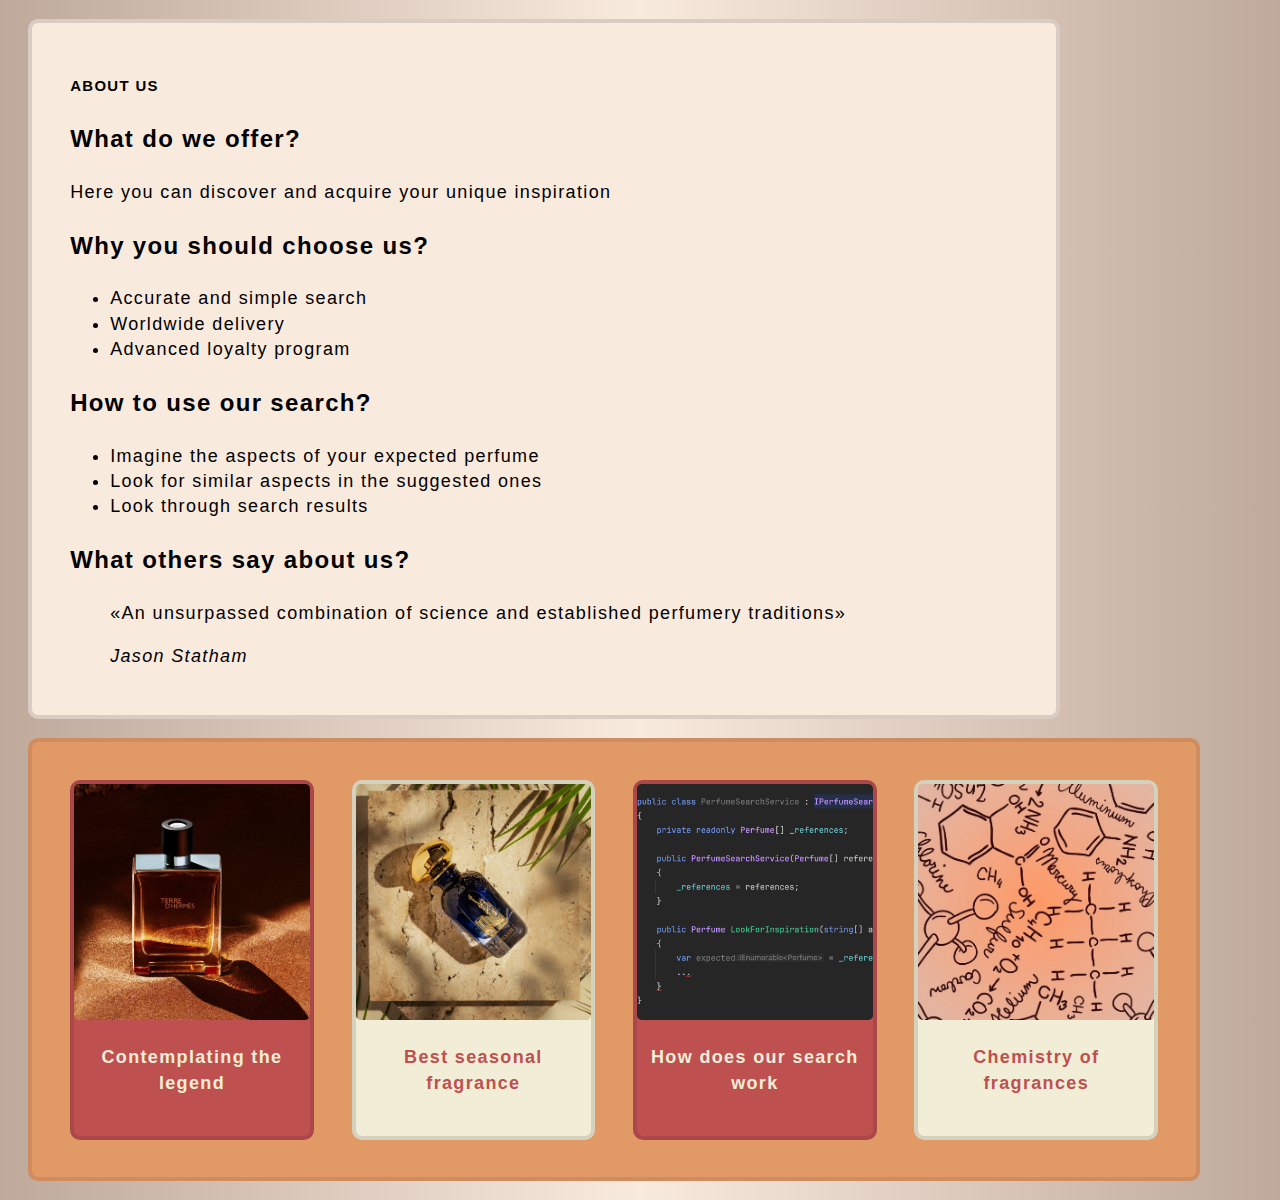
==== index.html @ 6504fa00 "common header check, v2" ====
<!DOCTYPE html>
<html lang="ru">
<head>
    <meta charset="UTF-8">
    <meta name="keywords" content="Southern Wind; Perfume">
    <meta name="description" content="Southern Wind home page">
    <link href="css/styles.css" rel="stylesheet">
    <link href="css/index-styles.css" rel="stylesheet">
    <title>Home • Southern Wind</title>
</head>
<body class="body">
<!--#include file="header.html" -->
<main class="main">
    <div class="about-us">
        <h5>About us</h5>
        <section>
            <h3>What do we offer?</h3>
            <p>Here you can discover and acquire your unique inspiration</p>
        </section>
        <section>
            <h3>Why you should choose us?</h3>
            <ul>
                <li>Accurate and simple search</li>
                <li>Worldwide delivery</li>
                <li>Advanced loyalty program</li>
            </ul>
        </section>
        <section>
            <h3>How to use our search?</h3>
            <ul>
                <li>Imagine the aspects of your expected perfume</li>
                <li>Look for similar aspects in the suggested ones</li>
                <li>Look through search results</li>
            </ul>
        </section>
        <section>
            <h3>What others say about us?</h3>
            <blockquote>
                <p>«An unsurpassed combination of science and established perfumery traditions»</p>
                <cite>Jason Statham</cite>
            </blockquote>
        </section>
    </div>
    <div class="article-grid">
        <a>
            <img src="img/terre-d-hermes.jpeg" class="article-grid__item-image" alt="Hermes">
            <h4>Contemplating the legend</h4>
        </a>
        <a>
            <img src="img/widian.jpeg" class="article-grid__item-image" alt="Widian">
            <h4>Best seasonal fragrance</h4>
        </a>
        <a>
            <img src="img/code.jpeg" class="article-grid__item-image" alt="Code">
            <h4>How does our search work</h4>
        </a>
        <a>
            <img src="img/chemistry.jpeg" class="article-grid__item-image" alt="Formula">
            <h4>Chemistry of fragrances</h4>
        </a>
    </div>
</main>
<!--#include file="footer.html" -->
</body>
</html>
---- css/styles.css ----
:root {
    --border-len: 4px;

    --light-box-color: #f9eade;
    --light-border-color: #daccc2;

    --red-strip-color: #bf5050;
    --white-strip-color: #f1edd7;
}

.body {
    padding: 0;
    margin: 0;
    font-weight: 400;
    font-family: "Helvetica", sans-serif;
    background: rgb(190, 169, 155);
    background: linear-gradient(90deg, rgba(190, 169, 155, 1) 0%, rgba(249, 234, 222, 1) 50%, rgba(190, 169, 155, 1) 100%);
}

.nav-bar {
    display: flex;
    align-items: center;
    justify-content: center;
}

.nav-bar__logo {
    display: inline-flex;
    box-sizing: border-box;
}

.nav-bar__logo-image {
    display: inline-block;
    float: left;
    width: auto;
}

.nav-bar__bookmark {
    display: none;
}

@media screen and (min-width: 1000px) {
    .nav-bar__bookmark {
        display: inline-flex;
        box-sizing: border-box;
        position: fixed;
        left: 92%;
    }
}

.nav-bar__logo-image {
    display: inline-block;
    width: auto;
}

.nav-bar__logo-title {
    display: none;
}

@media screen and (min-width: 800px) {
    .nav-bar__logo-title {
        display: inline-block;
        padding-left: 8px;
        font-size: 24px;
        font-weight: 700;
        line-height: 100px;
    }
}

.nav-bar__list {
    display: flex;
}

.nav-bar__item {
    margin-left: 12px;
    text-transform: uppercase;
    letter-spacing: 0.2em;
    list-style: none;
}

@media screen and (min-width: 700px) {
    .nav-bar__item {
        margin-left: 32px;
    }
}

.nav-bar__item-text{
    text-decoration: none;
    color: black;
}

.nav-bar__item-text__active{
    text-decoration: underline;
}

.main {
    width: 100%;
}

@media screen and (min-width: 1000px) {
    .main {
        width: 85%;
    }
}

@media screen and (min-width: 1400px) {
    .main {
        width: 75%;
        padding: 0 7%;
    }
}

.main div {
    margin: 0.5cm 0.75cm;
    border-radius: 10px;
}

.footer {
    position: relative;
    padding: 0.75cm 1cm;
    margin: 0;
    background: var(--light-box-color);
    border-top: var(--border-len) solid var(--light-border-color);
}

.footer strong {
    font-size: 18px;
    letter-spacing: 0.075em;
}
---- css/index-styles.css ----
.about-us {
    background: var(--light-box-color);
    border: var(--border-len) solid var(--light-border-color);
    padding: 0.75cm 1cm;
    font-size: 18px;
    line-height: 1.4;
    letter-spacing: 0.075em;
}

.about-us h5 {
    text-transform: uppercase;
}

.about-us h3 {
    font-size: 24px;
}

.article-grid {
    display: grid;
    justify-items: center;
    grid-template-columns: repeat(2, 1fr);
    padding: 0.5cm 1cm;
    column-gap: 1cm;
    background: #e19966;
    border: var(--border-len) solid #cf8d5f;
}

@media screen and (min-width: 1000px) {
    .article-grid {
        grid-template-columns: repeat(4, 1fr);
        width: 100%;
    }
}

.article-grid h4 {
    font-size: 18px;
    letter-spacing: 0.075em;
}

.article-grid a {
    display: flex;
    flex-direction: column;
    align-items: center;
    text-align: center;
    margin: 0.5cm 0;
    padding-bottom: 0.4cm;
    border-radius: 10px;
    line-height: 0.7cm;
    transition: 0.5s;
}

.article-grid a:nth-of-type(odd) {
    color: var(--white-strip-color);
    background: var(--red-strip-color);
    border: var(--border-len) solid #aa4748;
}

.article-grid a:nth-of-type(even) {
    color: var(--red-strip-color);
    background: var(--white-strip-color);
    border: var(--border-len) solid #d4d2bf;
}

.article-grid a:hover {
    transform: scale(1.05);
}

.article-grid__item-image {
    display: flex;
    max-height: 100%;
    max-width: 100%;
    border-radius: 2%;
}
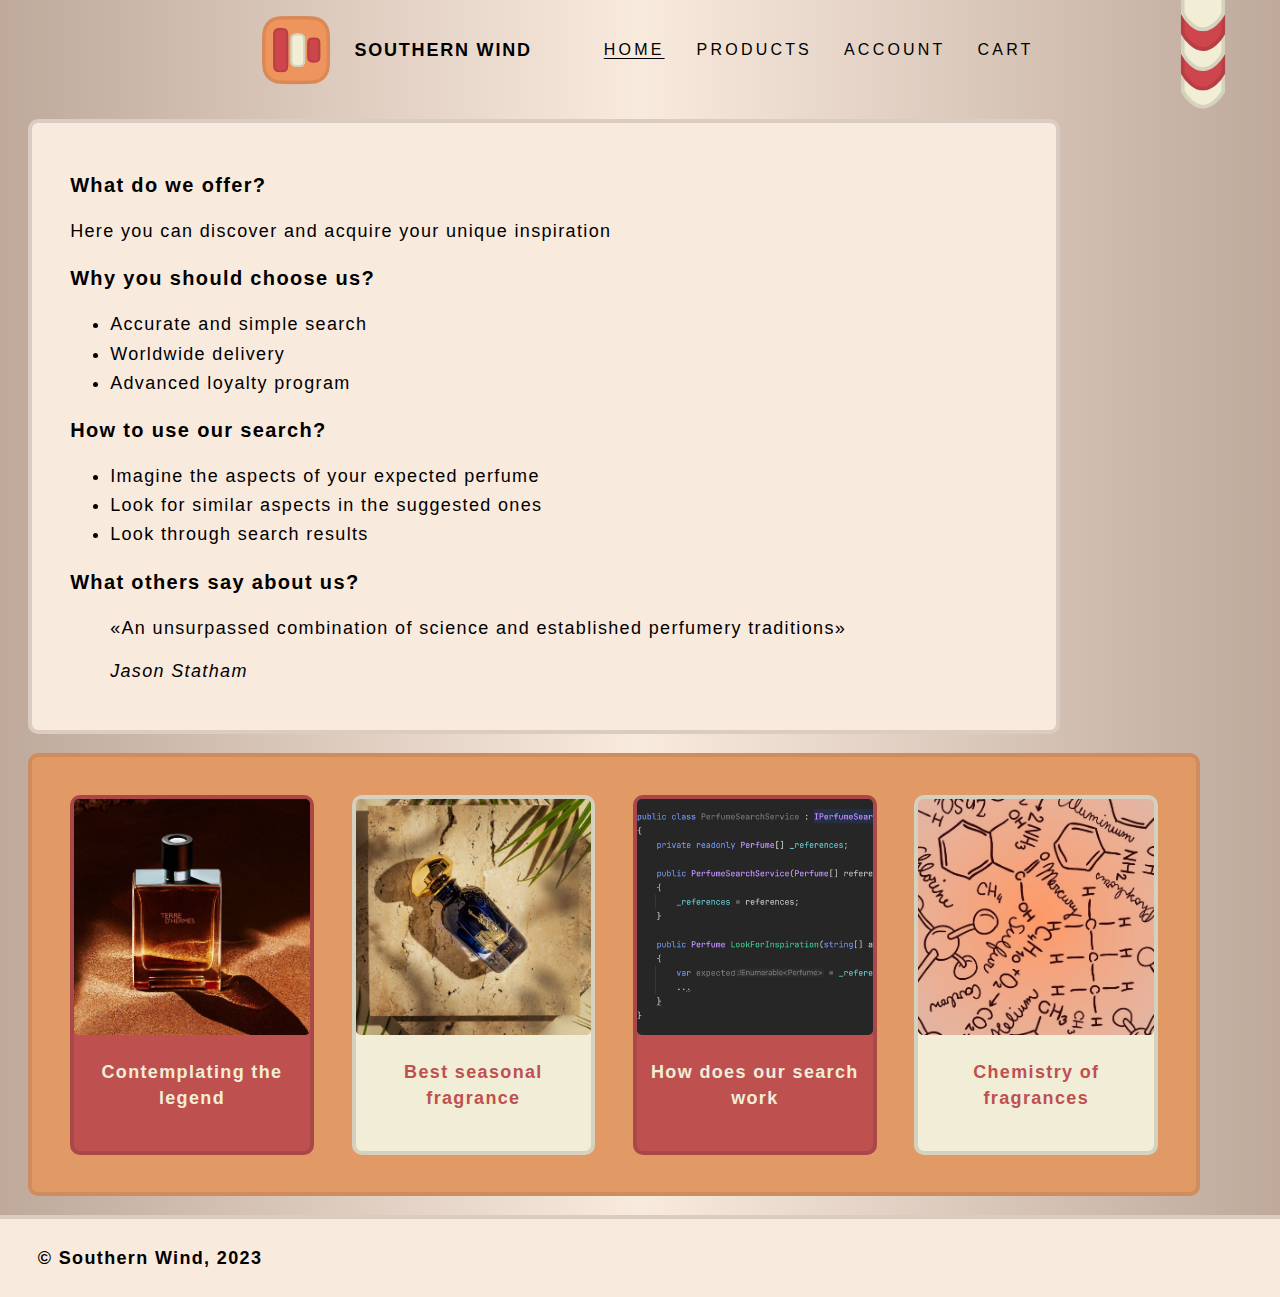
==== commit 8eb6a34d: "remove common header; change some styles" ====
--- a/index.html
+++ b/index.html
@@ -7,12 +7,38 @@
     <link href="css/styles.css" rel="stylesheet">
     <link href="css/index-styles.css" rel="stylesheet">
     <title>Home • Southern Wind</title>
+    <script src="scripts/selectNavBarItem.js"></script>
 </head>
 <body class="body">
-<!--#include file="header.html" -->
+<header class="header">
+    <nav class="nav-bar">
+        <div class="nav-bar__logo">
+            <a>
+                <img src="img/logo-2-1.svg" class="nav-bar__logo-image" alt="Logo">
+                <div class="nav-bar__logo-title">Southern Wind</div>
+            </a>
+        </div>
+        <ul class="nav-bar__list">
+            <li class="nav-bar__item">
+                <a class="nav-bar__item-text" href="index.html">Home</a>
+            </li>
+            <li class="nav-bar__item">
+                <a class="nav-bar__item-text" href="products.html">Products</a>
+            </li>
+            <li class="nav-bar__item">
+                <a class="nav-bar__item-text" href="account.html">Account</a>
+            </li>
+            <li class="nav-bar__item">
+                <a class="nav-bar__item-text" href="cart.html">Cart</a>
+            </li>
+        </ul>
+        <div class="nav-bar__bookmark">
+            <img src="img/bookmark-5-1.svg" class="nav-bar__bookmark-image" alt="bookmark">
+        </div>
+    </nav>
+</header>
 <main class="main">
     <div class="about-us">
-        <h5>About us</h5>
         <section>
             <h3>What do we offer?</h3>
             <p>Here you can discover and acquire your unique inspiration</p>
@@ -60,6 +86,10 @@
         </a>
     </div>
 </main>
-<!--#include file="footer.html" -->
+<footer class="footer">
+    <section>
+        <strong>© Southern Wind, 2023</strong>
+    </section>
+</footer>
 </body>
 </html>--- a/css/styles.css
+++ b/css/styles.css
@@ -36,6 +36,7 @@
 
 .nav-bar__bookmark {
     display: none;
+    z-index: 3;
 }
 
 @media screen and (min-width: 1000px) {
@@ -60,9 +61,11 @@
     .nav-bar__logo-title {
         display: inline-block;
         padding-left: 8px;
-        font-size: 24px;
+        line-height: 100px;
+        text-transform: uppercase;
+        letter-spacing: 0.1em;
+        font-size: 18px;
         font-weight: 700;
-        line-height: 100px;
     }
 }
 
@@ -90,6 +93,8 @@
 
 .nav-bar__item-text__active{
     text-decoration: underline;
+    text-decoration-skip-ink: none;
+    text-underline-offset: 0.2em;
 }
 
 .main {
--- a/css/index-styles.css
+++ b/css/index-styles.css
@@ -7,12 +7,12 @@
     letter-spacing: 0.075em;
 }
 
-.about-us h5 {
-    text-transform: uppercase;
+.about-us section ul li{
+    margin-bottom: 4px;
 }
 
 .about-us h3 {
-    font-size: 24px;
+    font-size: 20px;
 }
 
 .article-grid {
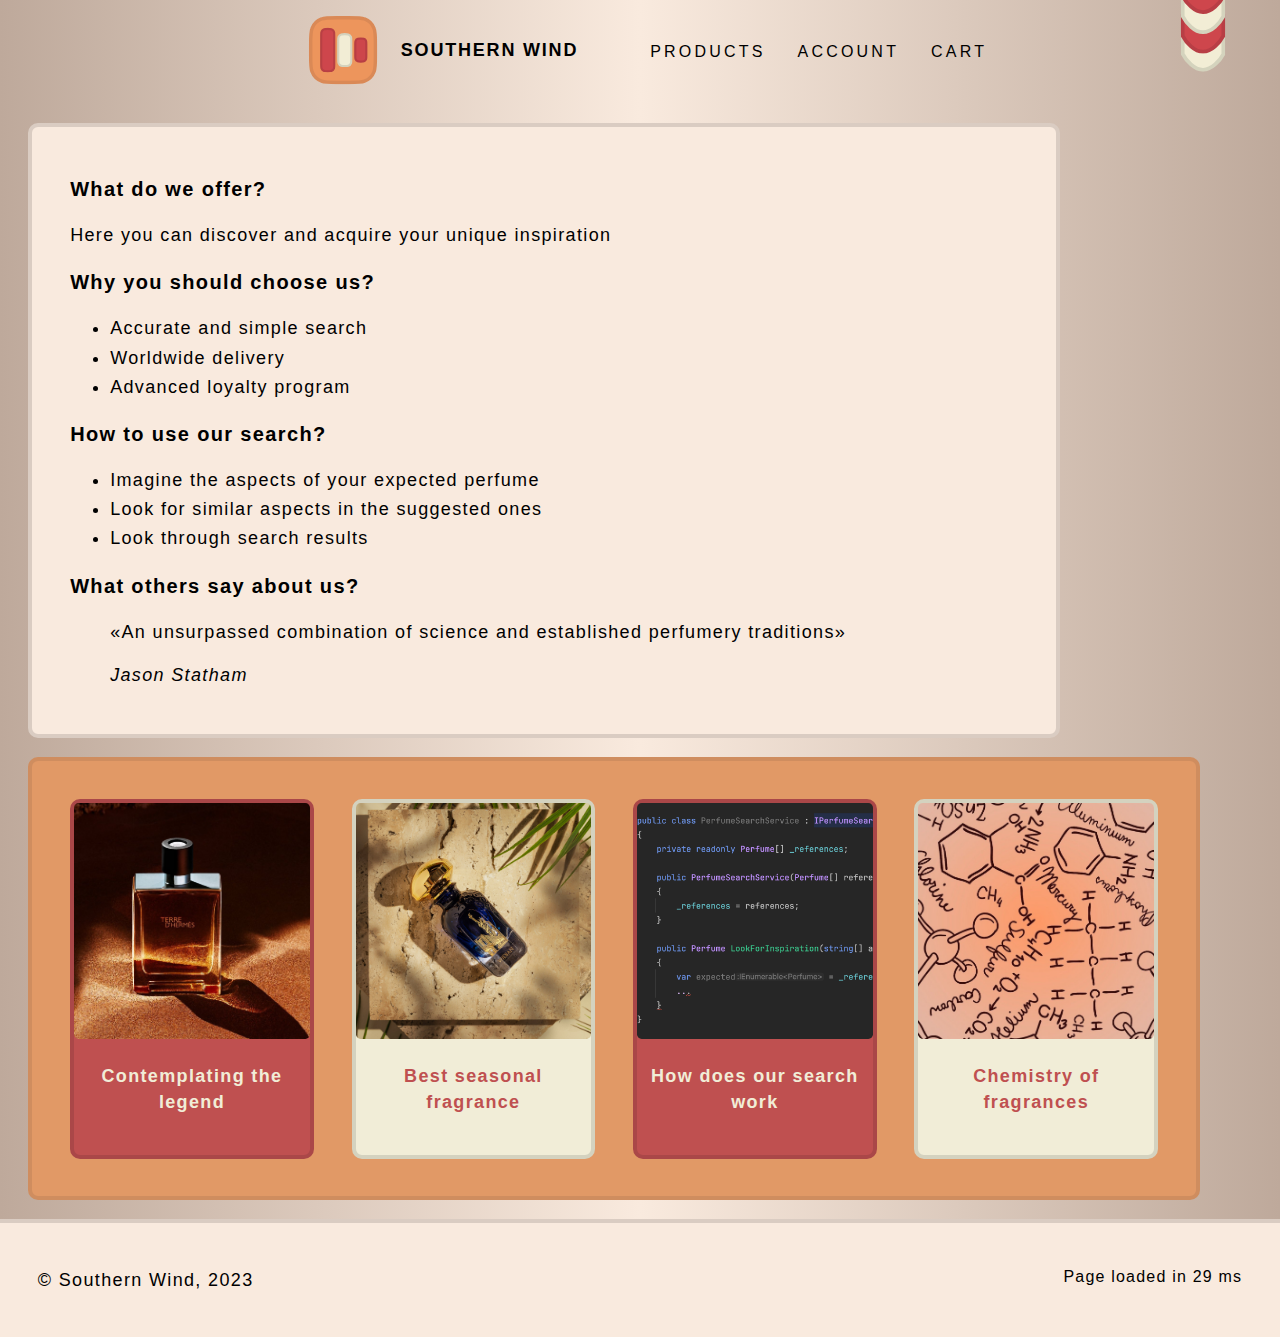
==== commit 34d44588: "add extra scripts" ====
--- a/index.html
+++ b/index.html
@@ -7,32 +7,27 @@
     <link href="css/styles.css" rel="stylesheet">
     <link href="css/index-styles.css" rel="stylesheet">
     <title>Home • Southern Wind</title>
-    <script src="scripts/selectNavBarItem.js"></script>
+
+    <script src="scripts/selectNavBarButton.js"></script>
+    <script src="scripts/hoverNavBarButton.js"></script>
+    <script src="scripts/showLoadingTime.js"></script>
+    <script src="scripts/scrollToTop.js"></script>
 </head>
 <body class="body">
 <header class="header">
     <nav class="nav-bar">
-        <div class="nav-bar__logo">
-            <a>
+        <a class="nav-bar__logo-button" href="index.html">
+            <div class="nav-bar__logo">
                 <img src="img/logo-2-1.svg" class="nav-bar__logo-image" alt="Logo">
                 <div class="nav-bar__logo-title">Southern Wind</div>
-            </a>
-        </div>
+            </div>
+        </a>
         <ul class="nav-bar__list">
-            <li class="nav-bar__item">
-                <a class="nav-bar__item-text" href="index.html">Home</a>
-            </li>
-            <li class="nav-bar__item">
-                <a class="nav-bar__item-text" href="products.html">Products</a>
-            </li>
-            <li class="nav-bar__item">
-                <a class="nav-bar__item-text" href="account.html">Account</a>
-            </li>
-            <li class="nav-bar__item">
-                <a class="nav-bar__item-text" href="cart.html">Cart</a>
-            </li>
+            <li><a class="nav-bar__button" href="products.html">Products</a></li>
+            <li><a class="nav-bar__button" href="account.html">Account</a></li>
+            <li><a class="nav-bar__button" href="cart.html">Cart</a></li>
         </ul>
-        <div class="nav-bar__bookmark">
+        <div id="bookmark" class="nav-bar__bookmark" onclick="scrollToTop()">
             <img src="img/bookmark-5-1.svg" class="nav-bar__bookmark-image" alt="bookmark">
         </div>
     </nav>
@@ -87,9 +82,8 @@
     </div>
 </main>
 <footer class="footer">
-    <section>
-        <strong>© Southern Wind, 2023</strong>
-    </section>
+    <p class="footer__copyright">© Southern Wind, 2023</p>
+    <p id="loadingTime" class="footer__loading-time">Page loaded</p>
 </footer>
 </body>
 </html>--- a/css/styles.css
+++ b/css/styles.css
@@ -23,6 +23,11 @@
     justify-content: center;
 }
 
+.nav-bar__logo-button {
+    text-decoration: none;
+    color: black;
+}
+
 .nav-bar__logo {
     display: inline-flex;
     box-sizing: border-box;
@@ -31,25 +36,6 @@
 .nav-bar__logo-image {
     display: inline-block;
     float: left;
-    width: auto;
-}
-
-.nav-bar__bookmark {
-    display: none;
-    z-index: 3;
-}
-
-@media screen and (min-width: 1000px) {
-    .nav-bar__bookmark {
-        display: inline-flex;
-        box-sizing: border-box;
-        position: fixed;
-        left: 92%;
-    }
-}
-
-.nav-bar__logo-image {
-    display: inline-block;
     width: auto;
 }
 
@@ -73,7 +59,7 @@
     display: flex;
 }
 
-.nav-bar__item {
+.nav-bar__list li {
     margin-left: 12px;
     text-transform: uppercase;
     letter-spacing: 0.2em;
@@ -81,20 +67,36 @@
 }
 
 @media screen and (min-width: 700px) {
-    .nav-bar__item {
+    .nav-bar__list li {
         margin-left: 32px;
     }
 }
 
-.nav-bar__item-text{
+.nav-bar__button {
     text-decoration: none;
     color: black;
 }
 
-.nav-bar__item-text__active{
+.nav-bar__button__active {
     text-decoration: underline;
     text-decoration-skip-ink: none;
     text-underline-offset: 0.2em;
+}
+
+.nav-bar__bookmark {
+    display: none;
+    z-index: 3;
+    margin-top: -75px;
+    transition: top 0.5s ease;
+}
+
+@media screen and (min-width: 1000px) {
+    .nav-bar__bookmark {
+        display: inline-block;
+        box-sizing: border-box;
+        position: fixed;
+        left: 92%;
+    }
 }
 
 .main {
@@ -120,6 +122,8 @@
 }
 
 .footer {
+    display: flex;
+    align-content: space-between;
     position: relative;
     padding: 0.75cm 1cm;
     margin: 0;
@@ -127,7 +131,19 @@
     border-top: var(--border-len) solid var(--light-border-color);
 }
 
-.footer strong {
+.footer__copyright {
+    width: 100%;
+    float: left;
+    text-align: left;
     font-size: 18px;
+    font-weight: 500;
     letter-spacing: 0.075em;
-}+}
+
+.footer__loading-time {
+    width: 100%;
+    float: right;
+    text-align: right;
+    letter-spacing: 0.075em;
+}
+
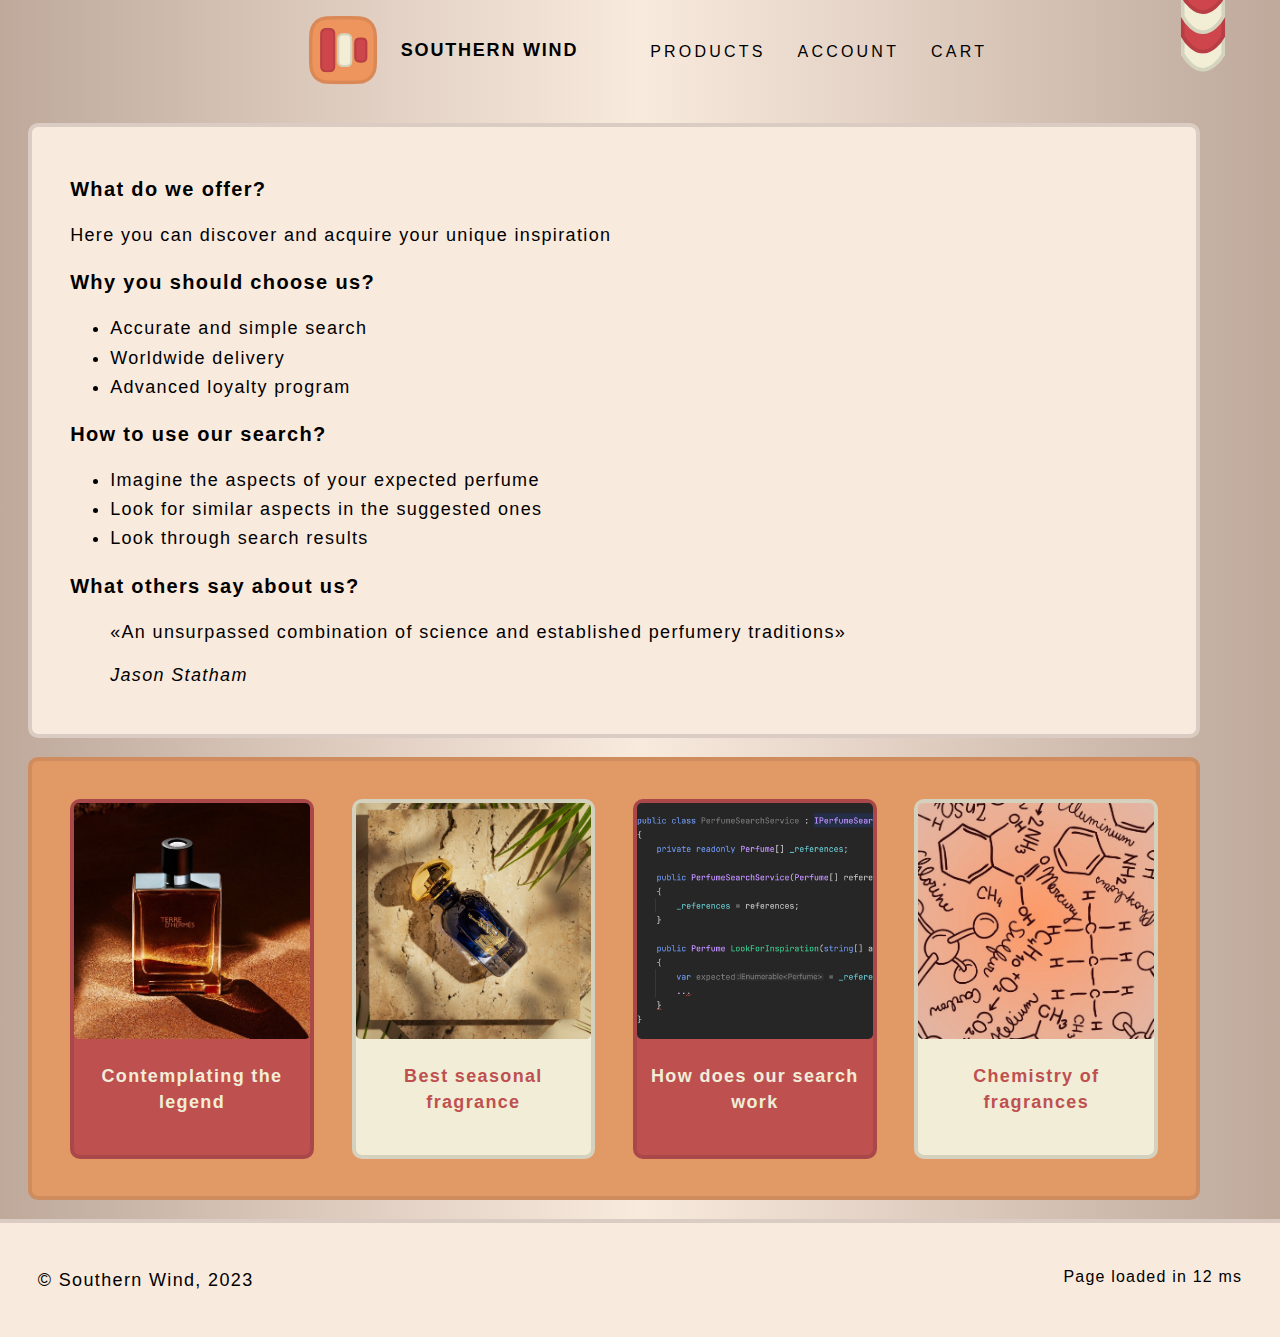
==== commit c92af35e: "add lab-5" ====
--- a/index.html
+++ b/index.html
@@ -18,7 +18,7 @@
     <nav class="nav-bar">
         <a class="nav-bar__logo-button" href="index.html">
             <div class="nav-bar__logo">
-                <img src="img/logo-2-1.svg" class="nav-bar__logo-image" alt="Logo">
+                <img src="img/logo-2-1.svg" alt="Logo">
                 <div class="nav-bar__logo-title">Southern Wind</div>
             </div>
         </a>
@@ -33,7 +33,7 @@
     </nav>
 </header>
 <main class="main">
-    <div class="about-us">
+    <div id="aboutUsCard" class="card">
         <section>
             <h3>What do we offer?</h3>
             <p>Here you can discover and acquire your unique inspiration</p>
--- a/css/styles.css
+++ b/css/styles.css
@@ -9,8 +9,11 @@
 }
 
 .body {
+    display: flex;
+    flex-direction: column;
     padding: 0;
     margin: 0;
+    min-height: 100vh;
     font-weight: 400;
     font-family: "Helvetica", sans-serif;
     background: rgb(190, 169, 155);
@@ -33,7 +36,7 @@
     box-sizing: border-box;
 }
 
-.nav-bar__logo-image {
+.nav-bar__logo img {
     display: inline-block;
     float: left;
     width: auto;
@@ -117,8 +120,26 @@
 }
 
 .main div {
+    width: 100%;
     margin: 0.5cm 0.75cm;
     border-radius: 10px;
+}
+
+.card {
+    background: var(--light-box-color);
+    border: var(--border-len) solid var(--light-border-color);
+    padding: 0.75cm 1cm;
+    font-size: 18px;
+    line-height: 1.4;
+    letter-spacing: 0.075em;
+}
+
+.card ul li{
+    margin-bottom: 4px;
+}
+
+.card h3 {
+    font-size: 20px;
 }
 
 .footer {
@@ -126,7 +147,7 @@
     align-content: space-between;
     position: relative;
     padding: 0.75cm 1cm;
-    margin: 0;
+    margin-top: auto;
     background: var(--light-box-color);
     border-top: var(--border-len) solid var(--light-border-color);
 }
--- a/css/index-styles.css
+++ b/css/index-styles.css
@@ -1,20 +1,3 @@
-.about-us {
-    background: var(--light-box-color);
-    border: var(--border-len) solid var(--light-border-color);
-    padding: 0.75cm 1cm;
-    font-size: 18px;
-    line-height: 1.4;
-    letter-spacing: 0.075em;
-}
-
-.about-us section ul li{
-    margin-bottom: 4px;
-}
-
-.about-us h3 {
-    font-size: 20px;
-}
-
 .article-grid {
     display: grid;
     justify-items: center;
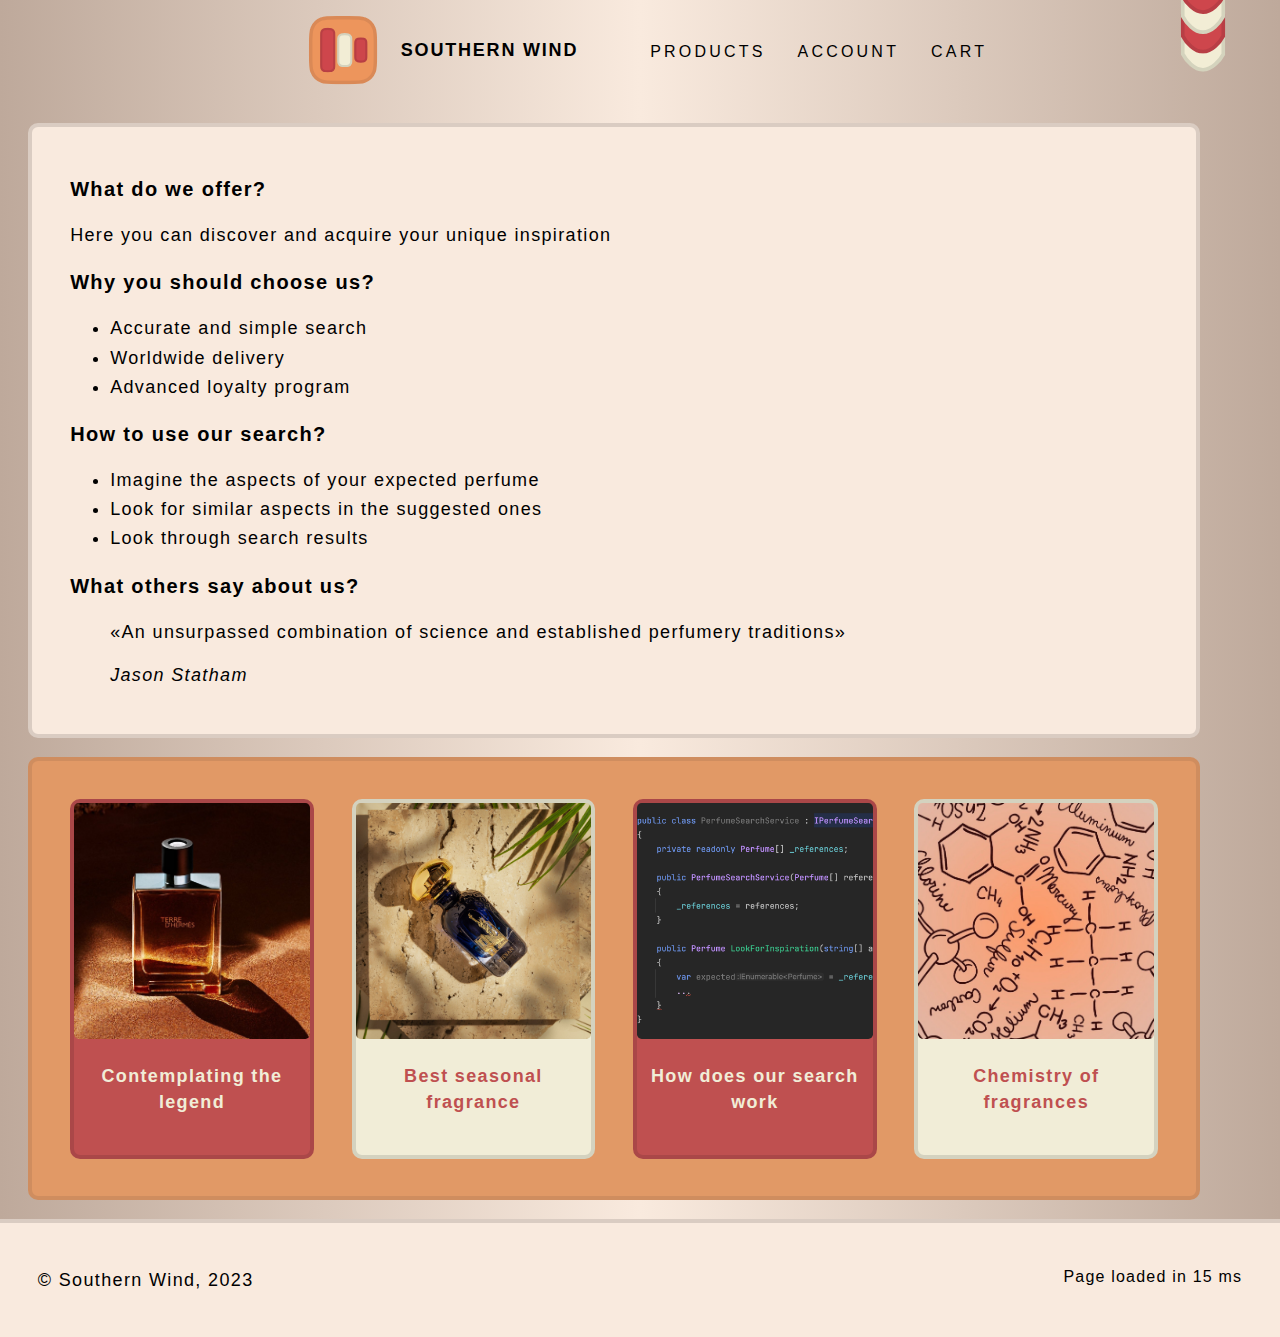
==== commit b83997db: "remove scrollToTop.js" ====
--- a/index.html
+++ b/index.html
@@ -11,7 +11,6 @@
     <script src="scripts/selectNavBarButton.js"></script>
     <script src="scripts/hoverNavBarButton.js"></script>
     <script src="scripts/showLoadingTime.js"></script>
-    <script src="scripts/scrollToTop.js"></script>
 </head>
 <body class="body">
 <header class="header">
@@ -27,7 +26,7 @@
             <li><a class="nav-bar__button" href="account.html">Account</a></li>
             <li><a class="nav-bar__button" href="cart.html">Cart</a></li>
         </ul>
-        <div id="bookmark" class="nav-bar__bookmark" onclick="scrollToTop()">
+        <div id="bookmark" class="nav-bar__bookmark">
             <img src="img/bookmark-5-1.svg" class="nav-bar__bookmark-image" alt="bookmark">
         </div>
     </nav>
--- a/css/styles.css
+++ b/css/styles.css
@@ -106,9 +106,18 @@
     width: 100%;
 }
 
+.main div {
+    margin: 0.5cm 0.75cm;
+    border-radius: 10px;
+}
+
 @media screen and (min-width: 1000px) {
     .main {
         width: 85%;
+    }
+
+    .main div {
+        width: 100%;
     }
 }
 
@@ -117,12 +126,6 @@
         width: 75%;
         padding: 0 7%;
     }
-}
-
-.main div {
-    width: 100%;
-    margin: 0.5cm 0.75cm;
-    border-radius: 10px;
 }
 
 .card {
@@ -134,7 +137,7 @@
     letter-spacing: 0.075em;
 }
 
-.card ul li{
+.card ul li {
     margin-bottom: 4px;
 }
 
--- a/css/index-styles.css
+++ b/css/index-styles.css
@@ -11,7 +11,6 @@
 @media screen and (min-width: 1000px) {
     .article-grid {
         grid-template-columns: repeat(4, 1fr);
-        width: 100%;
     }
 }
 
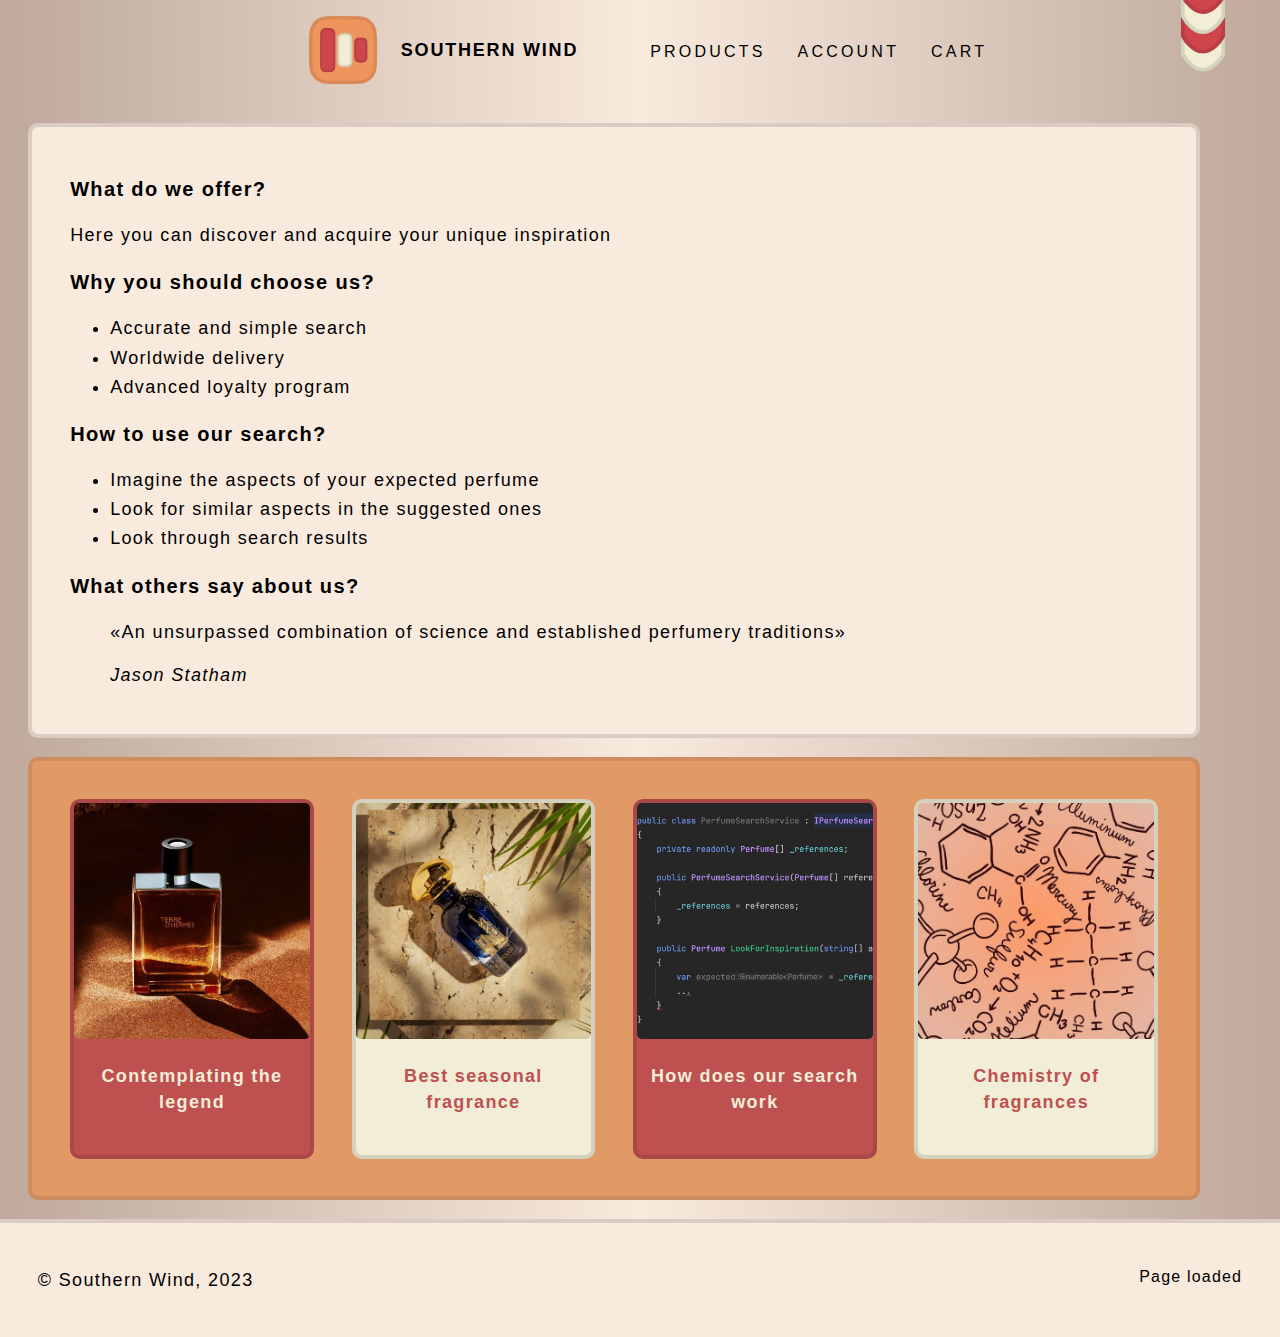
==== commit b4145432: "add error handling" ====
--- a/index.html
+++ b/index.html
@@ -82,7 +82,7 @@
 </main>
 <footer class="footer">
     <p class="footer__copyright">© Southern Wind, 2023</p>
-    <p id="loadingTime" class="footer__loading-time">Page loaded</p>
+    <p id="loadingTime" class="footer__service-message">Page loaded</p>
 </footer>
 </body>
 </html>--- a/css/styles.css
+++ b/css/styles.css
@@ -103,6 +103,7 @@
 }
 
 .main {
+    flex-grow: 1;
     width: 100%;
 }
 
@@ -148,9 +149,7 @@
 .footer {
     display: flex;
     align-content: space-between;
-    position: relative;
     padding: 0.75cm 1cm;
-    margin-top: auto;
     background: var(--light-box-color);
     border-top: var(--border-len) solid var(--light-border-color);
 }
@@ -164,7 +163,7 @@
     letter-spacing: 0.075em;
 }
 
-.footer__loading-time {
+.footer__service-message {
     width: 100%;
     float: right;
     text-align: right;
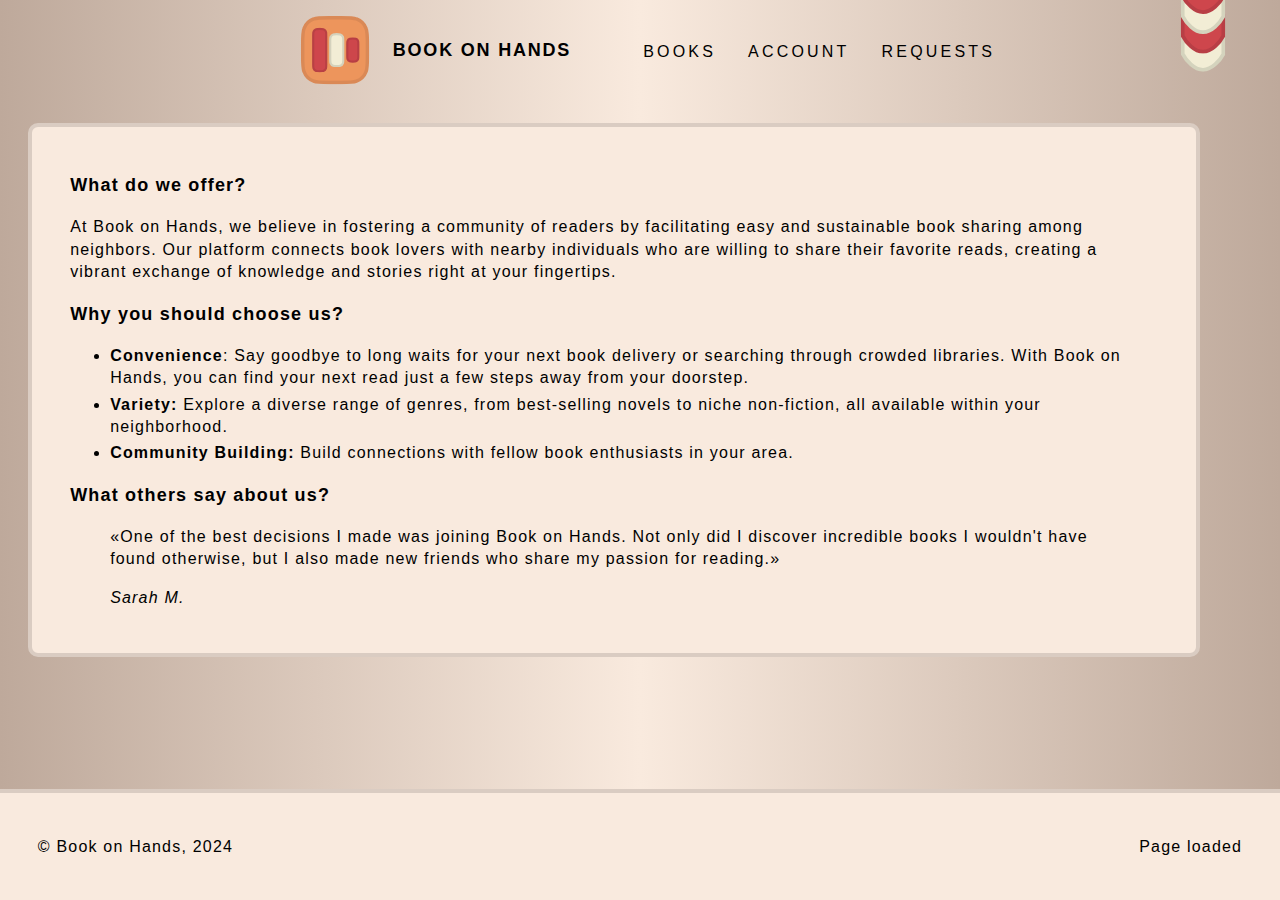
==== commit 2af283c7: "adapt for english" ====
--- a/index.html
+++ b/index.html
@@ -1,12 +1,12 @@
 <!DOCTYPE html>
-<html lang="ru">
+<html lang="en">
 <head>
     <meta charset="UTF-8">
-    <meta name="keywords" content="Southern Wind; Perfume">
-    <meta name="description" content="Southern Wind home page">
+    <meta name="keywords" content="Book on Hands">
+    <meta name="description" content="Book on Hands home page">
     <link href="css/styles.css" rel="stylesheet">
     <link href="css/index-styles.css" rel="stylesheet">
-    <title>Home • Southern Wind</title>
+    <title>Home • Book on Hands</title>
 
     <script src="scripts/selectNavBarButton.js"></script>
     <script src="scripts/hoverNavBarButton.js"></script>
@@ -18,13 +18,13 @@
         <a class="nav-bar__logo-button" href="index.html">
             <div class="nav-bar__logo">
                 <img src="img/logo-2-1.svg" alt="Logo">
-                <div class="nav-bar__logo-title">Southern Wind</div>
+                <div class="nav-bar__logo-title">Book on Hands</div>
             </div>
         </a>
         <ul class="nav-bar__list">
-            <li><a class="nav-bar__button" href="products.html">Products</a></li>
+            <li><a class="nav-bar__button" href="products.html">Books</a></li>
             <li><a class="nav-bar__button" href="account.html">Account</a></li>
-            <li><a class="nav-bar__button" href="cart.html">Cart</a></li>
+            <li><a class="nav-bar__button" href="cart.html">Requests</a></li>
         </ul>
         <div id="bookmark" class="nav-bar__bookmark">
             <img src="img/bookmark-5-1.svg" class="nav-bar__bookmark-image" alt="bookmark">
@@ -35,53 +35,27 @@
     <div id="aboutUsCard" class="card">
         <section>
             <h3>What do we offer?</h3>
-            <p>Here you can discover and acquire your unique inspiration</p>
+            <p>At Book on Hands, we believe in fostering a community of readers by facilitating easy and sustainable book sharing among neighbors. Our platform connects book lovers with nearby individuals who are willing to share their favorite reads, creating a vibrant exchange of knowledge and stories right at your fingertips.</p>
         </section>
         <section>
             <h3>Why you should choose us?</h3>
             <ul>
-                <li>Accurate and simple search</li>
-                <li>Worldwide delivery</li>
-                <li>Advanced loyalty program</li>
-            </ul>
-        </section>
-        <section>
-            <h3>How to use our search?</h3>
-            <ul>
-                <li>Imagine the aspects of your expected perfume</li>
-                <li>Look for similar aspects in the suggested ones</li>
-                <li>Look through search results</li>
+                <li><b>Convenience</b>: Say goodbye to long waits for your next book delivery or searching through crowded libraries. With Book on Hands, you can find your next read just a few steps away from your doorstep.</li>
+                <li><b>Variety:</b> Explore a diverse range of genres, from best-selling novels to niche non-fiction, all available within your neighborhood.</li>
+                <li><b>Community Building:</b> Build connections with fellow book enthusiasts in your area.</li>
             </ul>
         </section>
         <section>
             <h3>What others say about us?</h3>
             <blockquote>
-                <p>«An unsurpassed combination of science and established perfumery traditions»</p>
-                <cite>Jason Statham</cite>
+                <p>«One of the best decisions I made was joining Book on Hands. Not only did I discover incredible books I wouldn't have found otherwise, but I also made new friends who share my passion for reading.»</p>
+                <cite>Sarah M.</cite>
             </blockquote>
         </section>
     </div>
-    <div class="article-grid">
-        <a>
-            <img src="img/terre-d-hermes.jpeg" class="article-grid__item-image" alt="Hermes">
-            <h4>Contemplating the legend</h4>
-        </a>
-        <a>
-            <img src="img/widian.jpeg" class="article-grid__item-image" alt="Widian">
-            <h4>Best seasonal fragrance</h4>
-        </a>
-        <a>
-            <img src="img/code.jpeg" class="article-grid__item-image" alt="Code">
-            <h4>How does our search work</h4>
-        </a>
-        <a>
-            <img src="img/chemistry.jpeg" class="article-grid__item-image" alt="Formula">
-            <h4>Chemistry of fragrances</h4>
-        </a>
-    </div>
 </main>
 <footer class="footer">
-    <p class="footer__copyright">© Southern Wind, 2023</p>
+    <p class="footer__copyright">© Book on Hands, 2024</p>
     <p id="loadingTime" class="footer__service-message">Page loaded</p>
 </footer>
 </body>
--- a/css/styles.css
+++ b/css/styles.css
@@ -133,7 +133,7 @@
     background: var(--light-box-color);
     border: var(--border-len) solid var(--light-border-color);
     padding: 0.75cm 1cm;
-    font-size: 18px;
+    font-size: 16px;
     line-height: 1.4;
     letter-spacing: 0.075em;
 }
@@ -143,7 +143,7 @@
 }
 
 .card h3 {
-    font-size: 20px;
+    font-size: 18px;
 }
 
 .footer {
@@ -158,7 +158,7 @@
     width: 100%;
     float: left;
     text-align: left;
-    font-size: 18px;
+    font-size: 16px;
     font-weight: 500;
     letter-spacing: 0.075em;
 }
